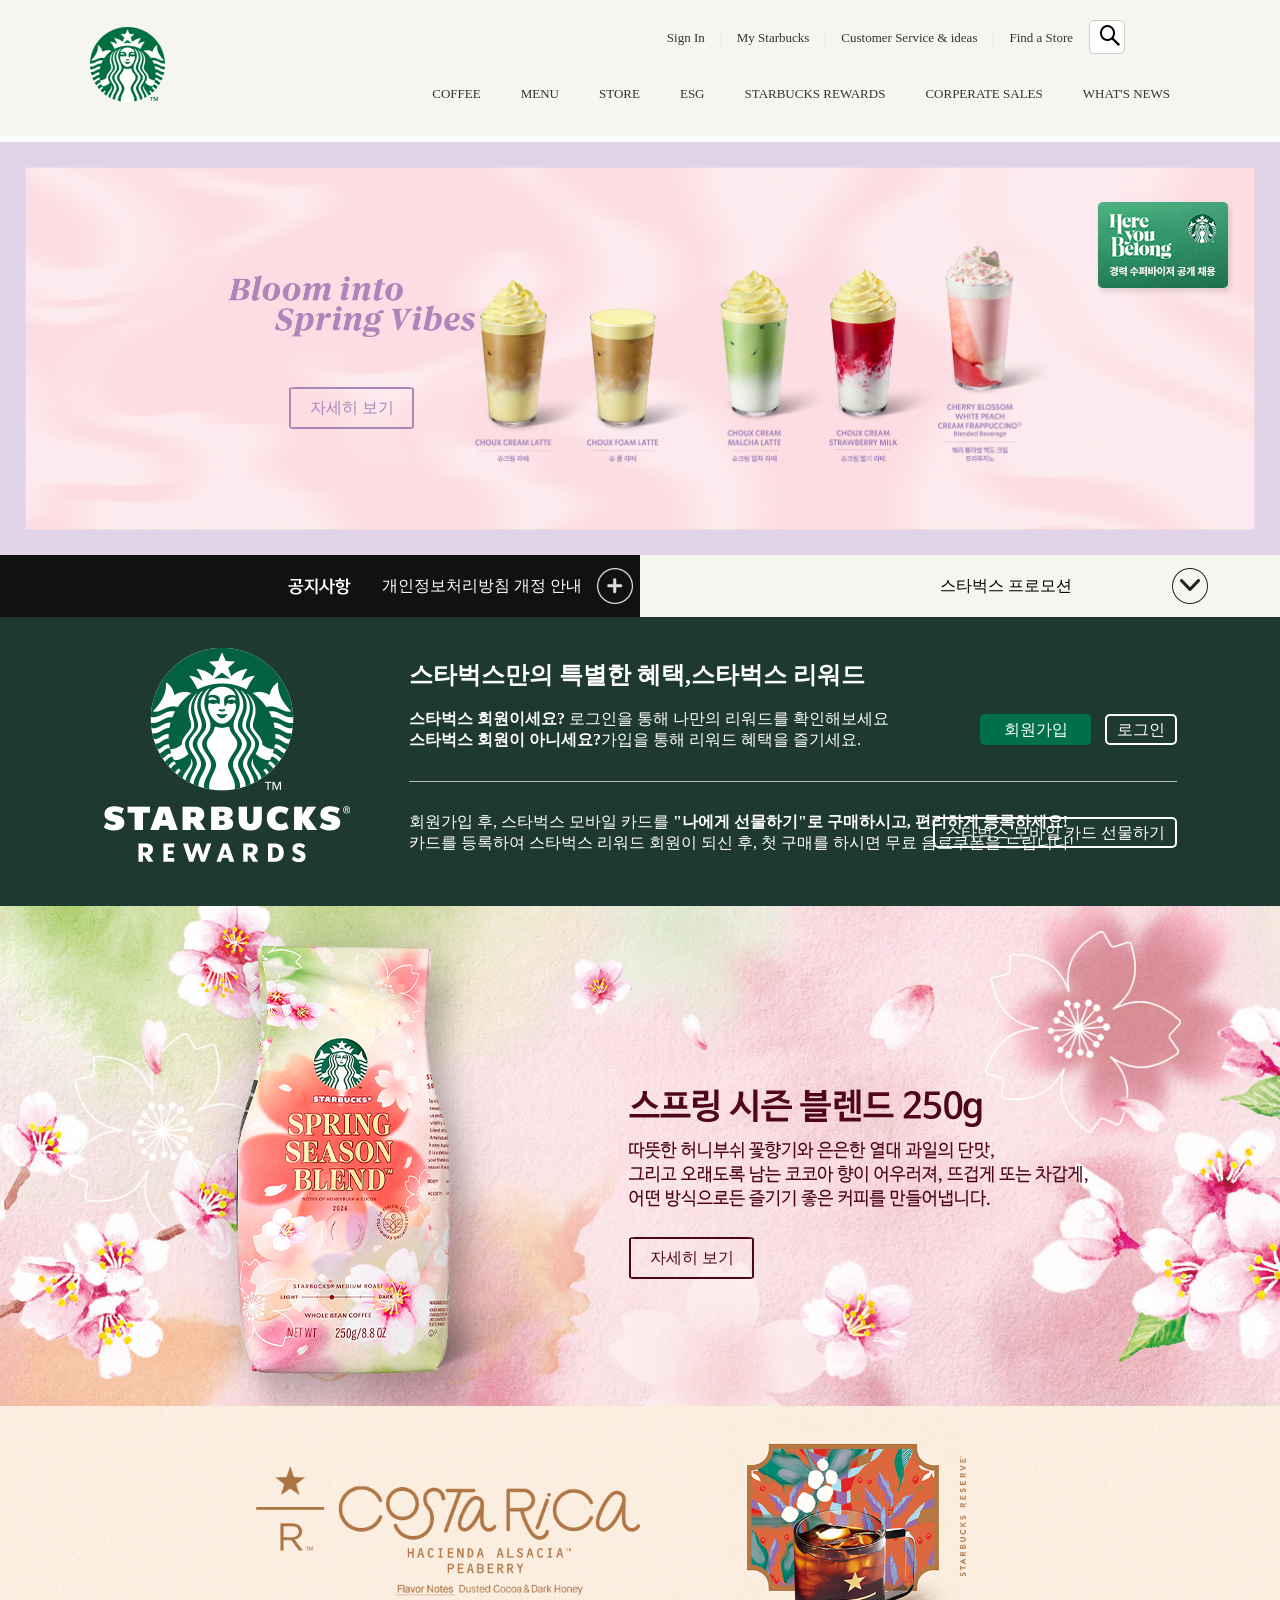
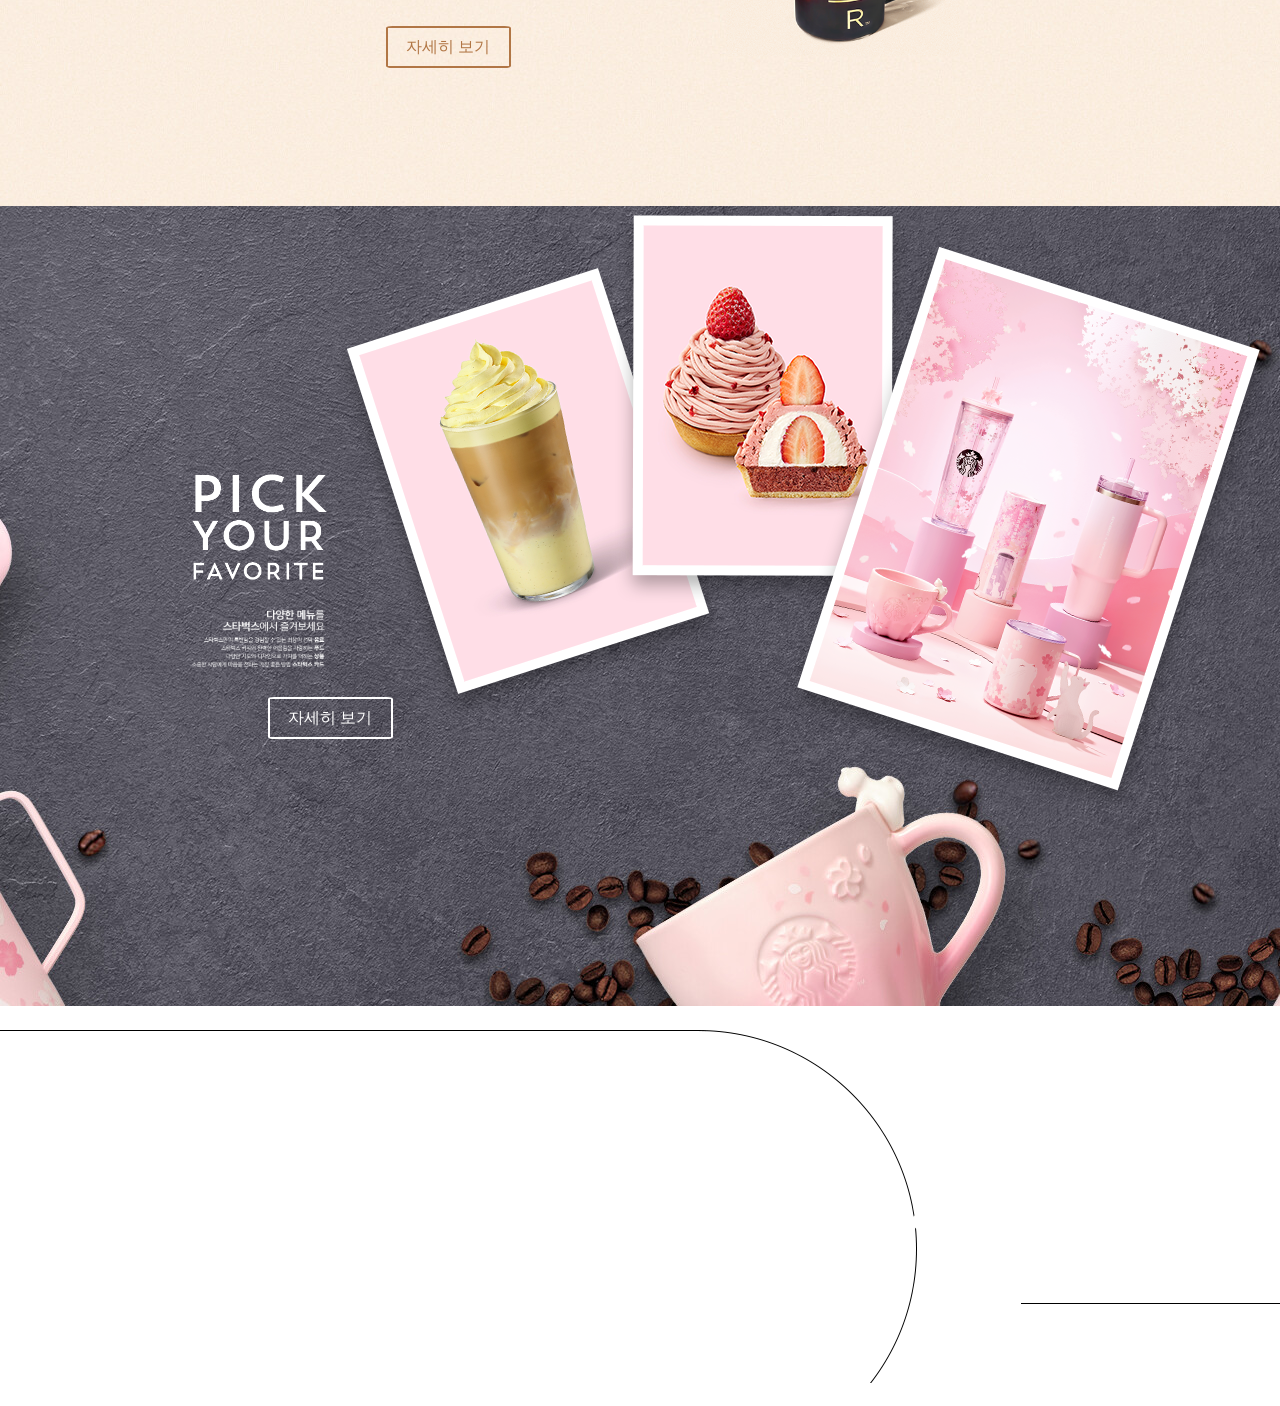
==== starbucks/index.html @ 336db554 "스타벅스 클론코딩" ====
<!doctype html>
<html lang="ko">
  <head>
    <meta charset="UTF-8" />
    <meta name="viewport" content="width=device-width, initial-scale=1.0" />
    <title>Starbucks korea</title>
    <link
      rel="icon"
      type="image/png"
      href="Starbucks favicon/favicon-96x96.png"
      sizes="96x96"
    />
    <link
      rel="icon"
      type="image/svg+xml"
      href="Starbucks favicon/favicon.svg"
    />
    <link rel="shortcut icon" href="Starbucks favicon/favicon.ico" />
    <link
      rel="apple-touch-icon"
      sizes="180x180"
      href="Starbucks favicon/apple-touch-icon.png"
    />
    <link rel="manifest" href="Starbucks favicon/site.webmanifest" />
    <link rel="stylesheet" href="css/main.css" />
  </head>
  <body>
    <!-- 전체 영역 -->
    <div class="wrap">
      <!-- 헤더영역 -->
      <header class="header">
        <div class="header-inner">
          <!-- 로고 -->
          <h1 class="logo">
            <a href="#"><img src="images/logo.png" alt="" /></a>
          </h1>
          <div class="nav_menu">
            <!-- 서브메뉴 -->
            <nav class="sub_nav">
              <ul class="top_nav">
                <li><a href="#">Sign In</a></li>
                <li><a href="#">My Starbucks</a></li>
                <li><a href="#">Customer Service & ideas</a></li>
                <li><a href="#">Find a Store</a></li>
              </ul>
              <p class="search-btn">
                <a href="#">
                  <img src="images/icon_magnifier_black.png" alt=""
                /></a>
              </p>
            </nav>
            <!-- 메인메뉴 -->
            <nav class="main_nav">
              <div class="main_nav_bg"></div>
              <ul class="bottom_nav">
                <li>
                  <a href="#">COFFEE</a>
                  <div class="bot_nav_li">
                    <ul class="depth2">
                      <li>
                        <a href="#">커피</a>
                        <ul class="depth3">
                          <li><a href="#">스타벅스 원두</a></li>
                          <li><a href="#">스타벅스 비아</a></li>
                          <li><a href="#">스타벅스 오리가미</a></li>
                          <li><a href="#">나와 어울리는 커피</a></li>
                        </ul>
                      </li>
                      <li>
                        <a href="#">커피이야기</a>
                        <ul class="depth3">
                          <li><a href="#">농장에서 우리의 손으로</a></li>
                          <li><a href="#">최상의 아라비카 원두</a></li>
                          <li><a href="#">스타벅스 로스트 스펙트럼</a></li>
                          <li><a href="#">스타벅스 디카페인</a></li>
                        </ul>
                      </li>
                      <li>
                        <a href="#">스타벅스 리저브</a>
                        <ul>
                          <li><a href="#">RESERVE MAGAZIN</a></li>
                        </ul>
                      </li>
                      <li>
                        <a href="#">에소프레소 음료</a>
                        <ul class="depth3">
                          <li><a href="#">도피오</a></li>
                          <li><a href="#">에스프레소 마키아또</a></li>
                          <li><a href="#">아메리카노</a></li>
                          <li><a href="#">마키아또</a></li>
                          <li><a href="#">카푸치노</a></li>
                          <li><a href="#">라떼</a></li>
                          <li><a href="#">모카</a></li>
                          <li><a href="#">리스트레또 비안코</a></li>
                        </ul>
                      </li>
                      <li>
                        <a href="#">최상의 커피를 즐기는 법</a>
                        <ul class="depth3">
                          <li><a href="#">커피 프레스</a></li>
                          <li><a href="#">푸어 오버</a></li>
                          <li><a href="#">아이스 푸어 오버</a></li>
                          <li><a href="#">커피 메이커</a></li>
                          <li>
                            <a href="#">리저브를 매장에서 다양하게 즐기는 법</a>
                          </li>
                        </ul>
                      </li>
                    </ul>
                  </div>
                </li>
                <li>
                  <a href="#">MENU</a>
                  <div class="bot_nav_li">
                    <ul class="depth2">
                      <li>
                        <a href="#">음료</a>
                        <ul class="depth3">
                          <li><a href="#">콜드블루</a></li>
                          <li><a href="#">브루드 커피</a></li>
                          <li><a href="#">에스프레소</a></li>
                          <li><a href="#">프라푸치노</a></li>
                          <li><a href="#">블렌디드</a></li>
                          <li><a href="#">스타벅스 리프레셔</a></li>
                          <li><a href="#">스타벅스 피지오</a></li>
                          <li><a href="#">티(티바나)</a></li>
                          <li><a href="#">기타 제조 음료</a></li>
                          <li><a href="#">스타벅스 주스(병음료)</a></li>
                        </ul>
                      </li>
                      <li>
                        <a href="#">푸드</a>
                        <ul class="depth3">
                          <li><a href="#">브레드</a></li>
                          <li><a href="#">케이크</a></li>
                          <li><a href="#">샌드위치 & 샐러드</a></li>
                          <li><a href="#">따뜻한 푸드</a></li>
                          <li><a href="#">과일 & 요거트</a></li>
                          <li><a href="#">스낵 & 미니 디저트</a></li>
                          <li><a href="#">아이스크림</a></li>
                        </ul>
                      </li>
                      <li>
                        <a href="#">상품</a>
                        <ul class="depth3">
                          <li><a href="#">머그</a></li>
                          <li><a href="#">글라스</a></li>
                          <li><a href="#">플라스틱 텀블러</a></li>
                          <li><a href="#">스테인리스 텀블러</a></li>
                          <li><a href="#">보온병</a></li>
                          <li><a href="#">액세서리</a></li>
                          <li><a href="#">선물세트</a></li>
                          <li><a href="#">커피 용품</a></li>
                          <li><a href="#">패키지 티(티바나)</a></li>
                          <li><a href="#">시럽</a></li>
                        </ul>
                      </li>
                      <li>
                        <a href="#">카드</a>
                        <ul class="depth3">
                          <li><a href="#">실물카드</a></li>
                          <li><a href="#">스타벅스 모바일 카드</a></li>
                        </ul>
                      </li>
                      <li>
                        <a href="#">메뉴 이야기</a>
                        <ul class="depth3">
                          <li><a href="#">스타벅스 티바나</a></li>
                          <li><a href="#">스타벅스 콜드브루 </a></li>
                          <li>
                            <a href="#">리저브를 매장에서 다양하게 즐기는 법</a>
                          </li>
                        </ul>
                      </li>
                    </ul>
                  </div>
                </li>
                <li>
                  <a href="#">STORE</a>
                  <div class="bot_nav_li">
                    <ul class="depth2">
                      <li>
                        <a href="#">매장 찾기</a>
                        <ul class="depth3">
                          <li><a href="#">퀵 검색</a></li>
                          <li><a href="#">지역 검색</a></li>
                        </ul>
                      </li>
                      <li>
                        <a href="#">드라이브 스루 매장</a>
                      </li>
                      <li>
                        <a href="#">스타벅스 리저브 매장</a>
                      </li>
                      <li>
                        <a href="#">커뮤니티 스토어 매장</a>
                      </li>
                    </ul>
                  </div>
                </li>
                <li>
                  <a href="#">ESG</a>
                  <div class="bot_nav_li">
                    <ul class="depth2">
                      <li>
                        <a href="#">커뮤니티</a>
                        <ul class="depth3">
                          <li><a href="#">커뮤니티 스토어</a></li>
                          <li><a href="#">청년 지원 프로그램</a></li>
                          <li><a href="#">국가유산 지킴이</a></li>
                          <li><a href="#">재능기부 카페</a></li>
                          <li><a href="#">희망배달 캠페인</a></li>
                        </ul>
                      </li>
                      <li>
                        <a href="#">친환경</a>
                        <ul class="depth3">
                          <li><a href="#">친환경 활동</a></li>
                          <li><a href="#">다회용컵 사용 캠페인</a></li>
                          <li><a href="#">커피박 재활용</a></li>
                        </ul>
                      </li>
                      <li>
                        <a href="#">윤리 구매</a>
                        <ul class="depth3">
                          <li><a href="#">윤리적 원두 구매</a></li>
                          <li><a href="#">공정 무역</a></li>
                        </ul>
                      </li>
                      <li>
                        <a href="#">ESG 정보</a>
                      </li>
                    </ul>
                  </div>
                </li>
                <li>
                  <a href="#">STARBUCKS REWARDS</a>
                  <div class="bot_nav_li">
                    <ul class="depth2">
                      <li>
                        <a href="#">스타벅스 리워드</a>
                        <ul class="depth3">
                          <li><a href="#">스타벅스 리워드 소개</a></li>
                          <li><a href="#">등급 및 혜택</a></li>
                          <li><a href="#">스타벅스 별</a></li>
                          <li><a href="#">자주 하는 질문</a></li>
                        </ul>
                      </li>
                      <li>
                        <a href="#">스타벅스 카드</a>
                        <ul class="depth3">
                          <li><a href="#">스타벅스 카드 소개</a></li>
                          <li><a href="#">스타벅스 카드 갤러리</a></li>
                          <li><a href="#">자주 하는 질문</a></li>
                        </ul>
                      </li>
                      <li>
                        <a href="#">스타벅스 모바일 카드</a>
                        <ul class="depth3">
                          <li><a href="#">스타벅스 모바일 카드 소개</a></li>
                          <li><a href="#">이용안내</a></li>
                          <li><a href="#">선물하기</a></li>
                          <li><a href="#">자주 하는 질문</a></li>
                        </ul>
                      </li>
                    </ul>
                  </div>
                </li>
                <li>
                  <a href="#">CORPERATE SALES</a>
                  <div class="bot_nav_li">
                    <ul class="depth2">
                      <li>
                        <a href="#">단체 및 기업 구매 안내</a>
                        <ul class="depth3">
                          <li><a href="#">MD 상품</a></li>
                          <li><a href="#">실물카드</a></li>
                          <li><a href="#">스타벅스 모바일 카드(MMS)</a></li>
                          <li><a href="#">스타벅스 모바일 카드(BULK)</a></li>
                        </ul>
                      </li>
                      <li>
                        <a href="#">단체 주문 배달 안내</a>
                        <ul class="depth3">
                          <li><a href="#">단체 주문 배달 안내</a></li>
                          <li><a href="#">단체 주문 신청</a></li>
                          <li><a href="#">신청 내역 조회</a></li>
                        </ul>
                      </li>
                    </ul>
                  </div>
                </li>
                <li>
                  <a href="#">WHAT'S NEWS</a>
                  <div class="bot_nav_li">
                    <ul class="depth2">
                      <li>
                        <a href="#">이벤트</a>
                        <ul class="depth3">
                          <li><a href="#">전체</a></li>
                          <li><a href="#">스타벅스 카드</a></li>
                          <li><a href="#">스타벅스 리워드</a></li>
                          <li><a href="#">온라인</a></li>
                        </ul>
                      </li>
                      <li>
                        <a href="#">뉴스</a>
                        <ul class="depth3">
                          <li><a href="#">전체</a></li>
                          <li><a href="#">상품 출시</a></li>
                          <li><a href="#">스타벅스와 문화</a></li>
                          <li><a href="#">스타벅스 사회공헌</a></li>
                          <li><a href="#">스타벅스 카드출시</a></li>
                        </ul>
                      </li>
                      <li>
                        <a href="#">매장별 이벤트</a>
                        <ul class="depth3">
                          <li><a href="#">일반 매장</a></li>
                          <li><a href="#">신규 매장</a></li>
                        </ul>
                      </li>
                      <li>
                        <a href="#">공지사항</a>
                      </li>
                      <li>
                        <a href="#">월페이퍼</a>
                      </li>
                    </ul>
                  </div>
                </li>
              </ul>
            </nav>
          </div>
        </div>
      </header>
      <!-- 메인 -->
      <main class="main">
        <!-- 비주얼  -->
        <section class="visual">
          <div class="visual-wrap">
            <!-- 슬로건 -->
            <div class="slogan-img">
              <img
                src="images/2026_spring1_ph1_top_slogan_mo_260220.png"
                alt=""
                class="slogan"
              />
              <a href="#" class="btn">자세히 보기</a>
            </div>
            <!-- 음료 리스트 -->
            <div class="drink-img">
              <div class="imgbox">
                <img
                  src="images/2026_spring1_ph1_top_drink01_260220.png"
                  alt=""
                />
              </div>
              <div class="imgbox">
                <img
                  src="images/2026_spring1_ph1_top_drink02_260220.png"
                  alt=""
                />
              </div>
              <div class="imgbox">
                <img
                  src="images/2026_spring1_ph1_top_drink03_260220.png"
                  alt=""
                />
              </div>
              <div class="imgbox">
                <img
                  src="images/2026_spring1_ph1_top_drink04_260220.png"
                  alt=""
                />
              </div>
              <div class="imgbox">
                <img
                  src="images/2026_spring1_ph1_top_drink05_260220.png"
                  alt=""
                />
              </div>
            </div>
          </div>
          <div class="ad-img">
            <img src="images/tAhxzH_20260406091624556.png" alt="" />
          </div>
        </section>
        <section class="line-notice">
          <div class="notice-left">
            <div class="text-box">
              <img src="images/notice_ttl.png" alt="" class="text-img" />
              <p class="notice-text">개인정보처리방침 개정 안내</p>
            </div>
            <img src="images/btn_notice_plus.png" alt="" class="btn-img" />
          </div>
          <div class="notice-right">
            <p>스타벅스 프로모션</p>
            <img src="images/btn_prom_down.png" alt="" class="btn-img" />
          </div>
        </section>
        <section class="rewards-wrap">
          <div class="rewards-logo">
            <img src="images/rewards-logo.png" alt="" />
          </div>
          <div class="rewards-text-box">
            <div class="info-text">
              <div class="info-text-left">
                <h2>
                  스타벅스만의 특별한 혜택,<strong>스타벅스 리워드</strong>
                </h2>
                <br />
                <p>
                  <strong>스타벅스 회원이세요?</strong> 로그인을 통해 나만의
                  리워드를 확인해보세요<br />
                  <strong>스타벅스 회원이 아니세요?</strong>가입을 통해 리워드
                  혜택을 즐기세요.
                </p>
              </div>
              <div class="sign-btn">
                <a href="#" class="sign-up">회원가입</a>
                <a href="#" class="sign-in">로그인</a>
              </div>
            </div>
            <div class="gift-text">
              <div class="gift-text-right">
                <p>
                  회원가입 후, 스타벅스 모바일 카드를
                  <strong
                    >"나에게 선물하기"로 구매하시고, 편리하게
                    등록하세요!</strong
                  ><br />카드를 등록하여 스타벅스 리워드 회원이 되신 후, 첫
                  구매를 하시면 무료 음료쿠폰을 드립니다!
                </p>
              </div>
              <div class="gift-btn">
                <a href="#" class="gift-card-btn"
                  >스타벅스 모바일 카드 선물하기</a
                >
              </div>
            </div>
          </div>
        </section>
        <section class="main-bean-wrap">
          <div class="bean-inner">
            <div class="bean-img">
              <img
                src="images/2026_spring1_ph1_promotion_beans_260220.png"
                alt=""
              />
            </div>
            <div class="bean-text-img">
              <img
                src="images/2026_spring1_ph1_promotion_txt_260220.png"
                alt=""
              />
              <a href="#">자세히 보기</a>
            </div>
          </div>
        </section>
        <section class="reserve-visual">
          <div class="reserve-coffee-img">
            <img src="images/260224_pc_reserve_coffee.png" alt="" />
          </div>
          <div class="reserve-text-img">
            <img src="images/260224_pc_reserve_title.png" alt="" />
            <a href="#">자세히 보기</a>
          </div>
        </section>
        <section class="fav-wrap">
          <div class="fav-text-img">
            <img src="images/2025_january_pick_txt01.png" alt="" />
            <img src="images/2025_january_pick_txt02.png" alt="" />
            <a href="#">자세히 보기</a>
          </div>
          <div class="cup-img">
            <img src="images/2026_spring1_ph1_pick_img_260220.png" alt="" />
          </div>
        </section>
        <section class="reserve-wrap">
          
        </section>
      </main>
    </div>
  </body>
</html>
---- starbucks/css/main.css ----
@import url("reset.css");
@import url("header.css");
@import url("visual.css");
@import url("rewards.css");
@import url("main-bean-wrap.css");
@import url("reserve-visual.css");
@import url("fav.css");
@import url("reserve.css");
.wrap {
  width: 100%;
}
.inner {
  position: relative;
  width: 1100px;
  margin: auto;
}
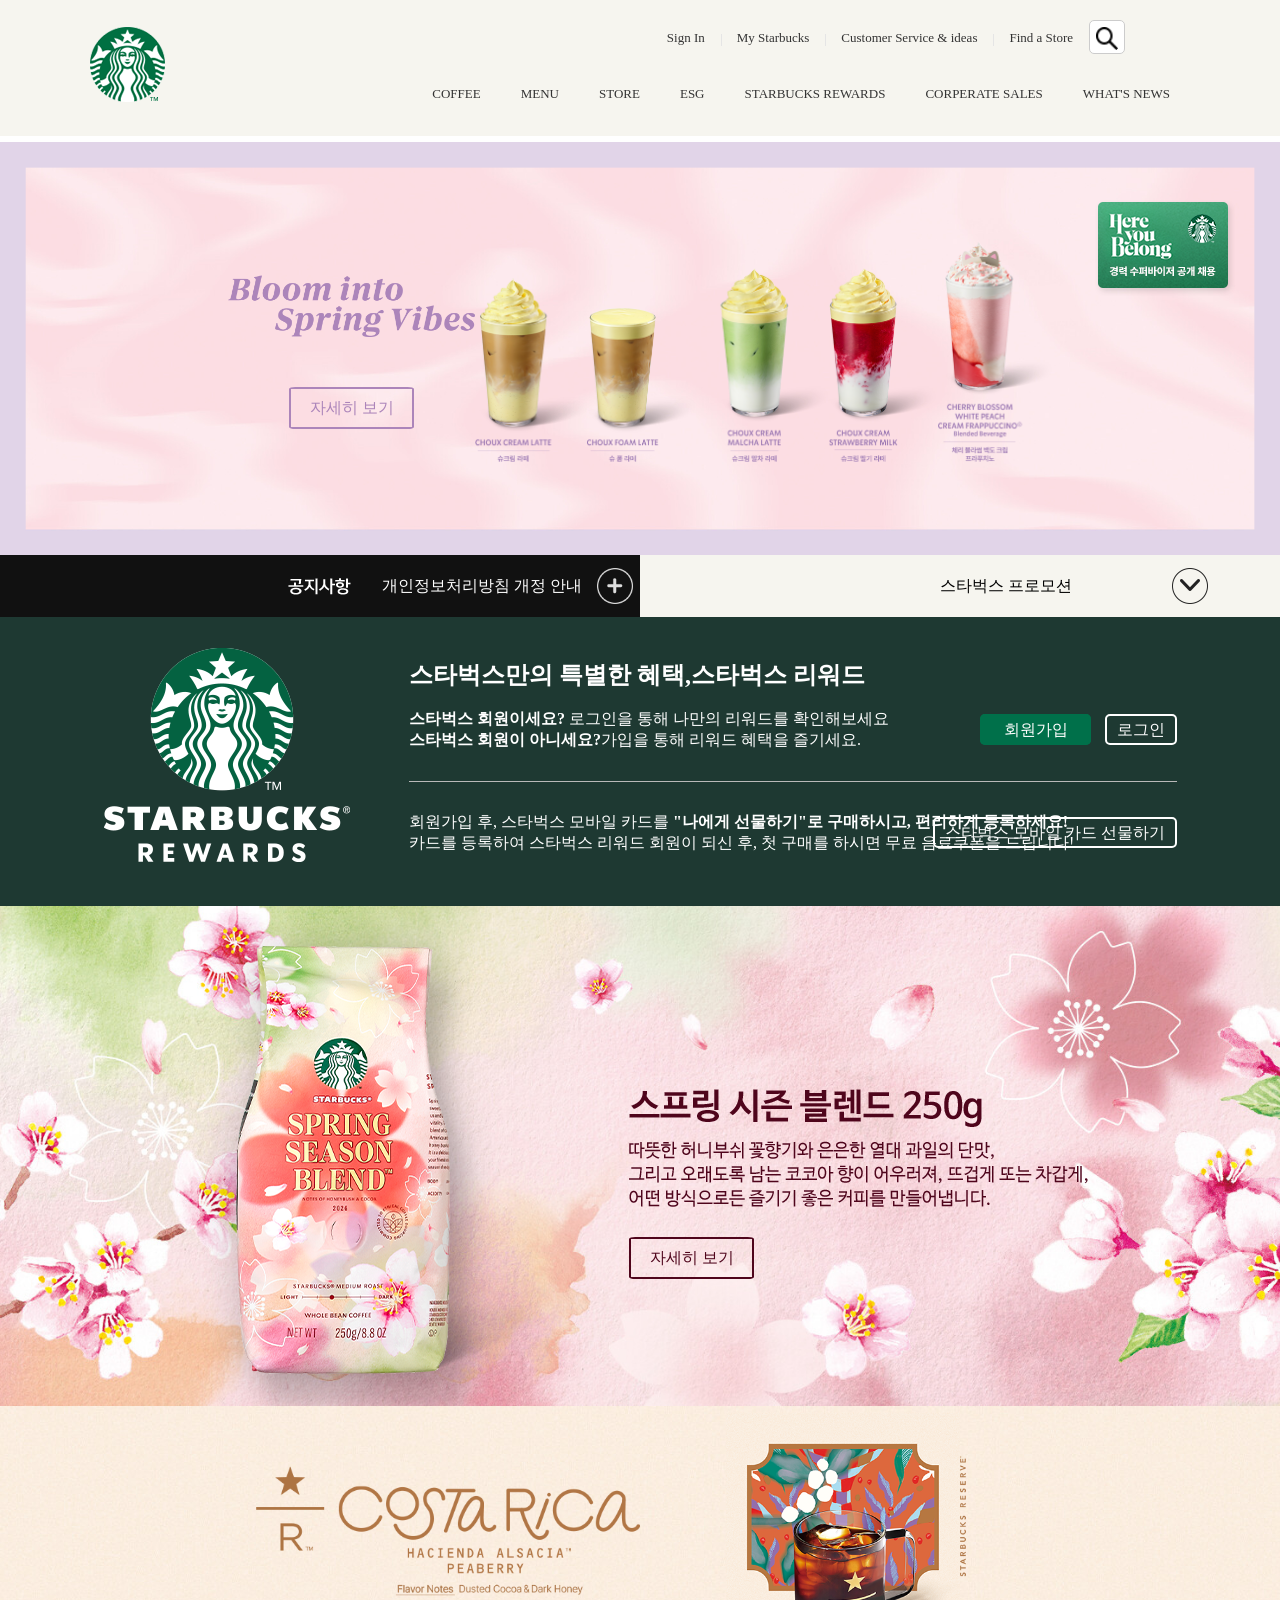
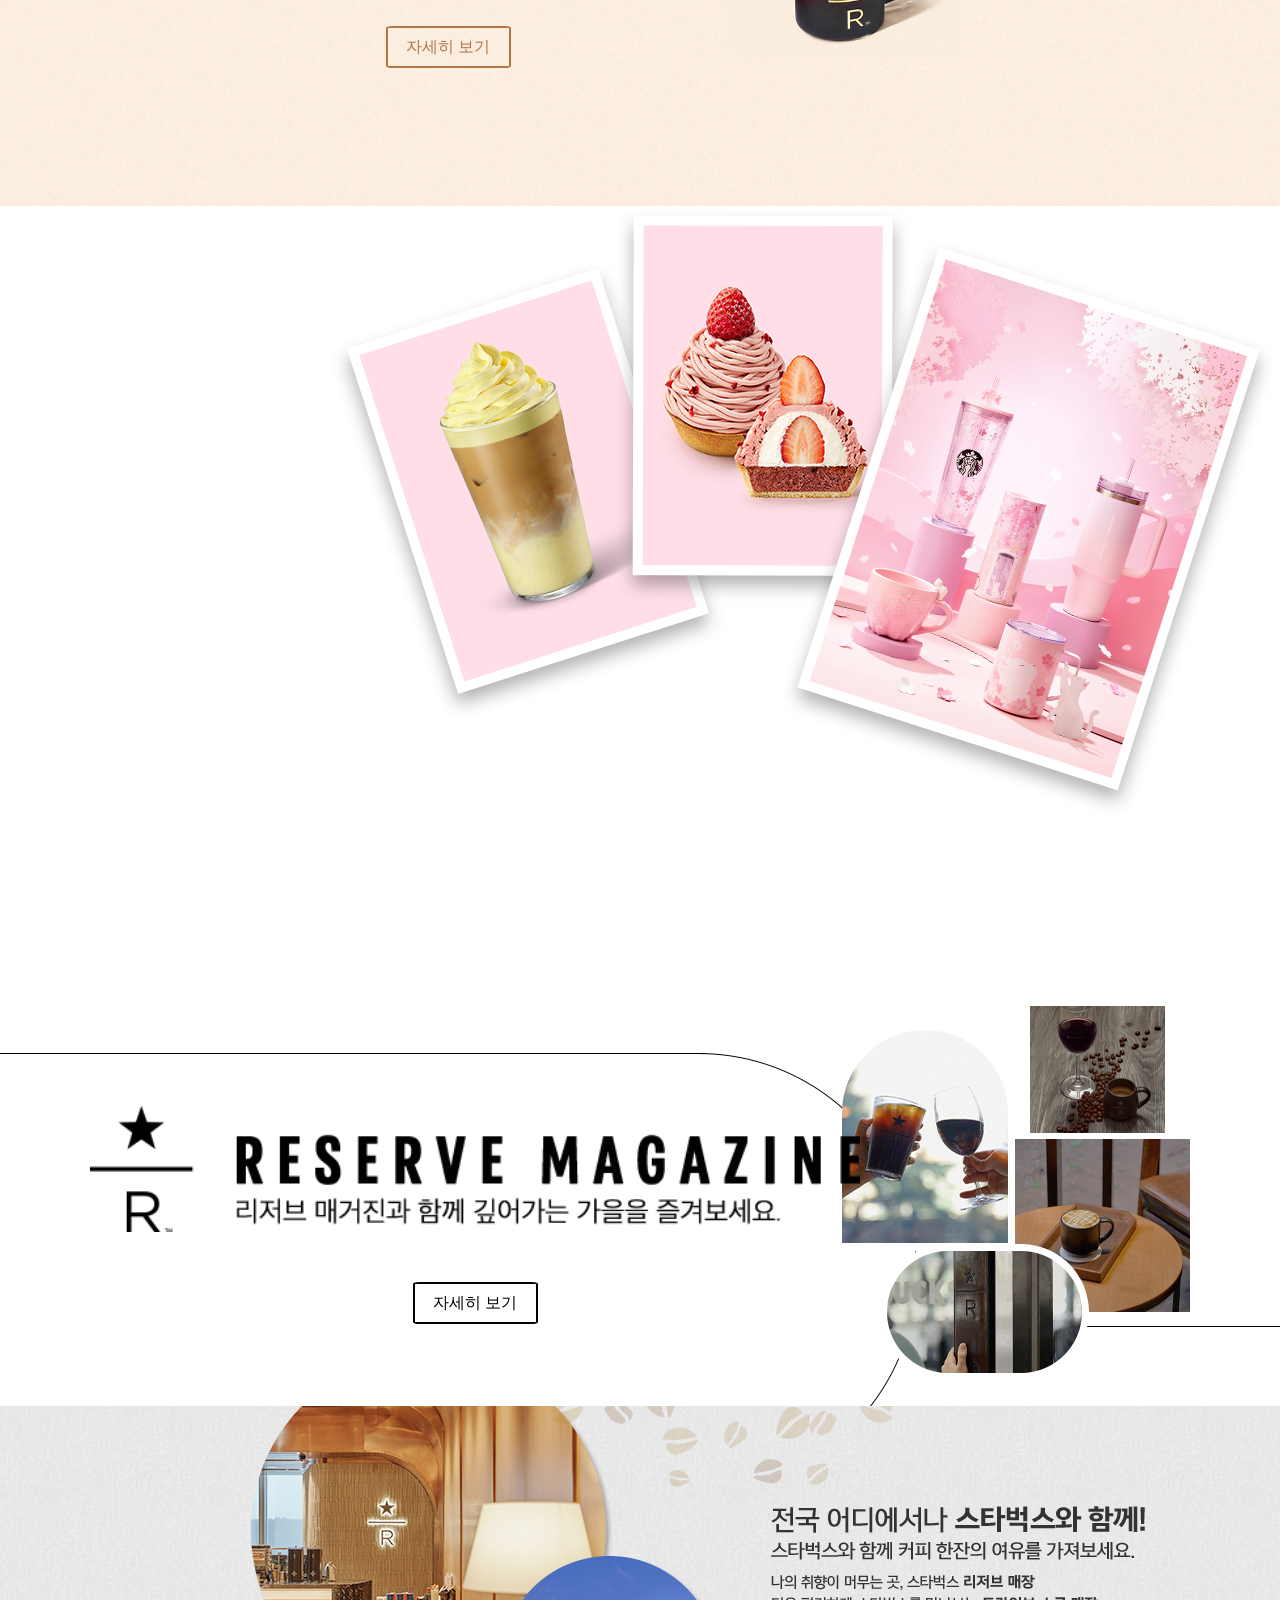
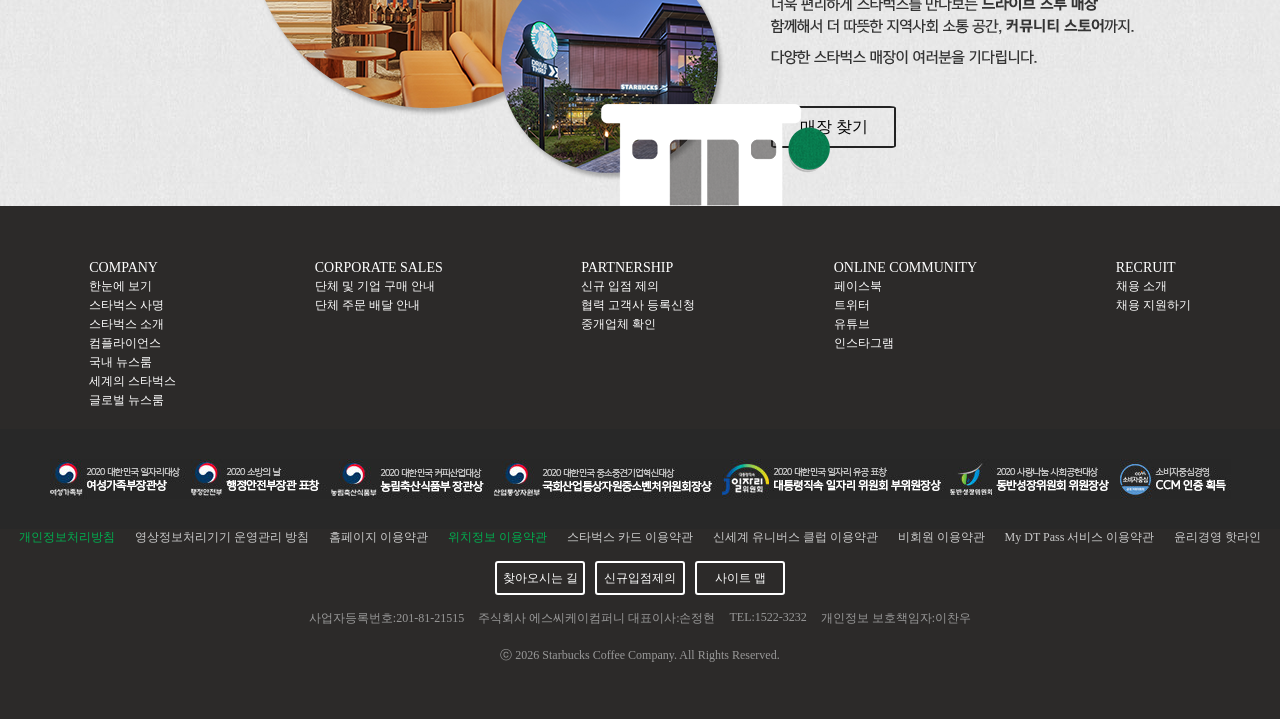
==== commit edf73c8e: "footer clone coding" ====
--- a/starbucks/index.html
+++ b/starbucks/index.html
@@ -478,9 +478,151 @@
           </div>
         </section>
         <section class="reserve-wrap">
-          
+          <div class="reserve-img">
+            <div class="reser-text-box">
+              <img
+                src="images/reserve_text_pc.png"
+                alt=""
+                class="text-reserve"
+              />
+              <a href="#">자세히 보기</a>
+            </div>
+            <div class="reserve-img-box">
+              <img src="images/reserve_visual_pc.png" alt="" />
+            </div>
+          </div>
+        </section>
+        <section class="store-wrap">
+          <div class="store-img-box">
+            <img
+              src="images/221212_main_story_1.png"
+              alt=""
+              class="store-img1"
+            />
+            <img
+              src="images/221212_main_story_2.png"
+              alt=""
+              class="store-img2"
+            />
+            <img
+              src="images/store_exp_img03.png"
+              alt=""
+              class="coffee-bean-img"
+            />
+          </div>
+          <div class="store-text-img">
+            <img
+              src="images/221212_pc_main_story_txt_1.png"
+              alt=""
+              class="store-txt1"
+            />
+            <img
+              src="images/221212_pc_main_story_txt_2.png"
+              alt=""
+              class="store-txt2"
+            />
+            <a href="#">매장 찾기</a>
+          </div>
+          <div class="reserve-store-img04">
+            <img src="images/store_exp_img04.png" alt="" class="store-img04" />
+          </div>
         </section>
       </main>
+      <footer class="footer">
+        <div class="footer-menu">
+          <ul class="depth4">
+            <li>
+              <a href="#">COMPANY</a>
+              <ul class="depth5">
+                <li><a href="#">한눈에 보기</a></li>
+                <li><a href="#">스타벅스 사명</a></li>
+                <li><a href="#">스타벅스 소개</a></li>
+                <li><a href="#">컴플라이언스</a></li>
+                <li><a href="#">국내 뉴스룸</a></li>
+                <li><a href="#">세계의 스타벅스</a></li>
+                <li><a href="#">글로벌 뉴스룸</a></li>
+              </ul>
+            </li>
+          </ul>
+          <ul class="depth4">
+            <li>
+              <a href="#">CORPORATE SALES</a>
+              <ul class="depth5">
+                <li><a href="#">단체 및 기업 구매 안내</a></li>
+                <li><a href="#">단체 주문 배달 안내</a></li>
+              </ul>
+            </li>
+          </ul>
+          <ul class="depth4">
+            <li>
+              <a href="#">PARTNERSHIP</a>
+              <ul class="depth5">
+                <li><a href="#">신규 입점 제의</a></li>
+                <li><a href="#">협력 고객사 등록신청</a></li>
+                <li><a href="#">중개업체 확인</a></li>
+              </ul>
+            </li>
+          </ul>
+          <ul class="depth4">
+            <li>
+              <a href="#">ONLINE COMMUNITY</a>
+              <ul class="depth5">
+                <li><a href="#">페이스북</a></li>
+                <li><a href="#">트위터</a></li>
+                <li><a href="#">유튜브</a></li>
+                <li><a href="#">인스타그램</a></li>
+              </ul>
+            </li>
+          </ul>
+          <ul class="depth4">
+            <li>
+              <a href="#">RECRUIT</a>
+              <ul class="depth5">
+                <li><a href="#">채용 소개</a></li>
+                <li><a href="#">채용 지원하기</a></li>
+              </ul>
+            </li>
+          </ul>
+        </div>
+        <div class="footer-img">
+          <div class="footer-img-box">
+            <img src="images/footer_award_2211_01.jpg" alt="" />
+            <img src="images/footer_award_2211_02.jpg" alt="" />
+            <img src="images/footer_award_2211_03.jpg" alt="" />
+            <img src="images/footer_award_2211_04.jpg" alt="" />
+            <img src="images/footer_award_2211_05.jpg" alt="" />
+            <img src="images/footer_award_2211_06.jpg" alt="" />
+            <img src="images/footer_award_2211_07.jpg" alt="" />
+          </div>
+        </div>
+        <div class="copy-wrap">
+          <div class="text-wrap">
+            <a href="#" class="txt-green">개인정보처리방침</a>
+            <a href="#">영상정보처리기기 운영관리 방침</a>
+            <a href="#">홈페이지 이용약관</a>
+            <a href="#" class="txt-green">위치정보 이용약관</a>
+            <a href="#">스타벅스 카드 이용약관</a>
+            <a href="#">신세계 유니버스 클럽 이용약관</a>
+            <a href="#">비회원 이용약관</a>
+            <a href="#">My DT Pass 서비스 이용약관</a>
+            <a href="#">윤리경영 핫라인</a>
+          </div>
+          <div class="footer-a-box">
+            <a href="#">찾아오시는 길</a>
+            <a href="#">신규입점제의</a>
+            <a href="#">사이트 맵</a>
+          </div>
+          <div class="copy-menu">
+            <ul>
+              <li>사업자등록번호:201-81-21515</li>
+              <li>주식회사 에스씨케이컴퍼니 대표이사:손정현</li>
+              <li>TEL:1522-3232</li>
+              <li>개인정보 보호책임자:이찬우</li>
+            </ul>
+            <span>ⓒ 2026 Starbucks Coffee Company. All Rights Reserved.</span>
+          </div>
+        </div>
+      </footer>
     </div>
   </body>
 </html>
--- a/starbucks/css/main.css
+++ b/starbucks/css/main.css
@@ -6,6 +6,8 @@
 @import url("reserve-visual.css");
 @import url("fav.css");
 @import url("reserve.css");
+@import url("store.css");
+@import url("footer.css");
 .wrap {
   width: 100%;
 }
